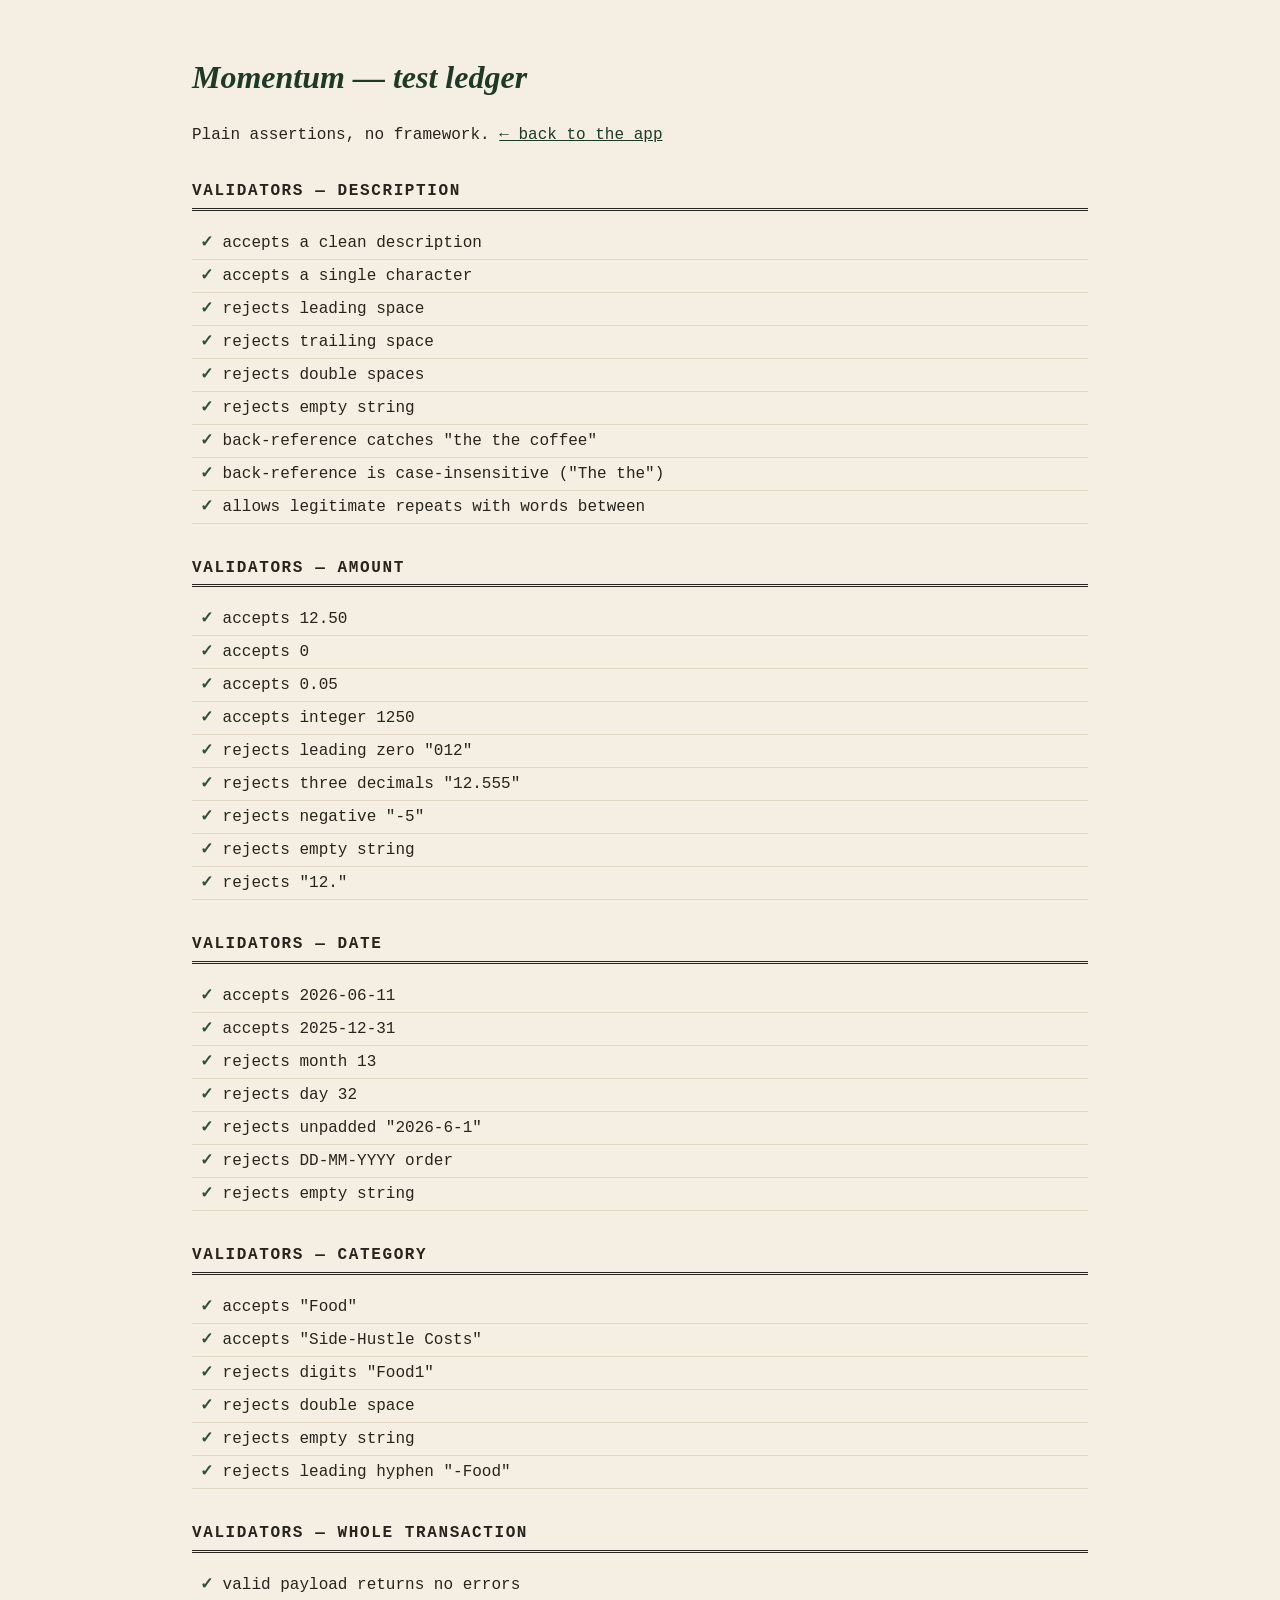
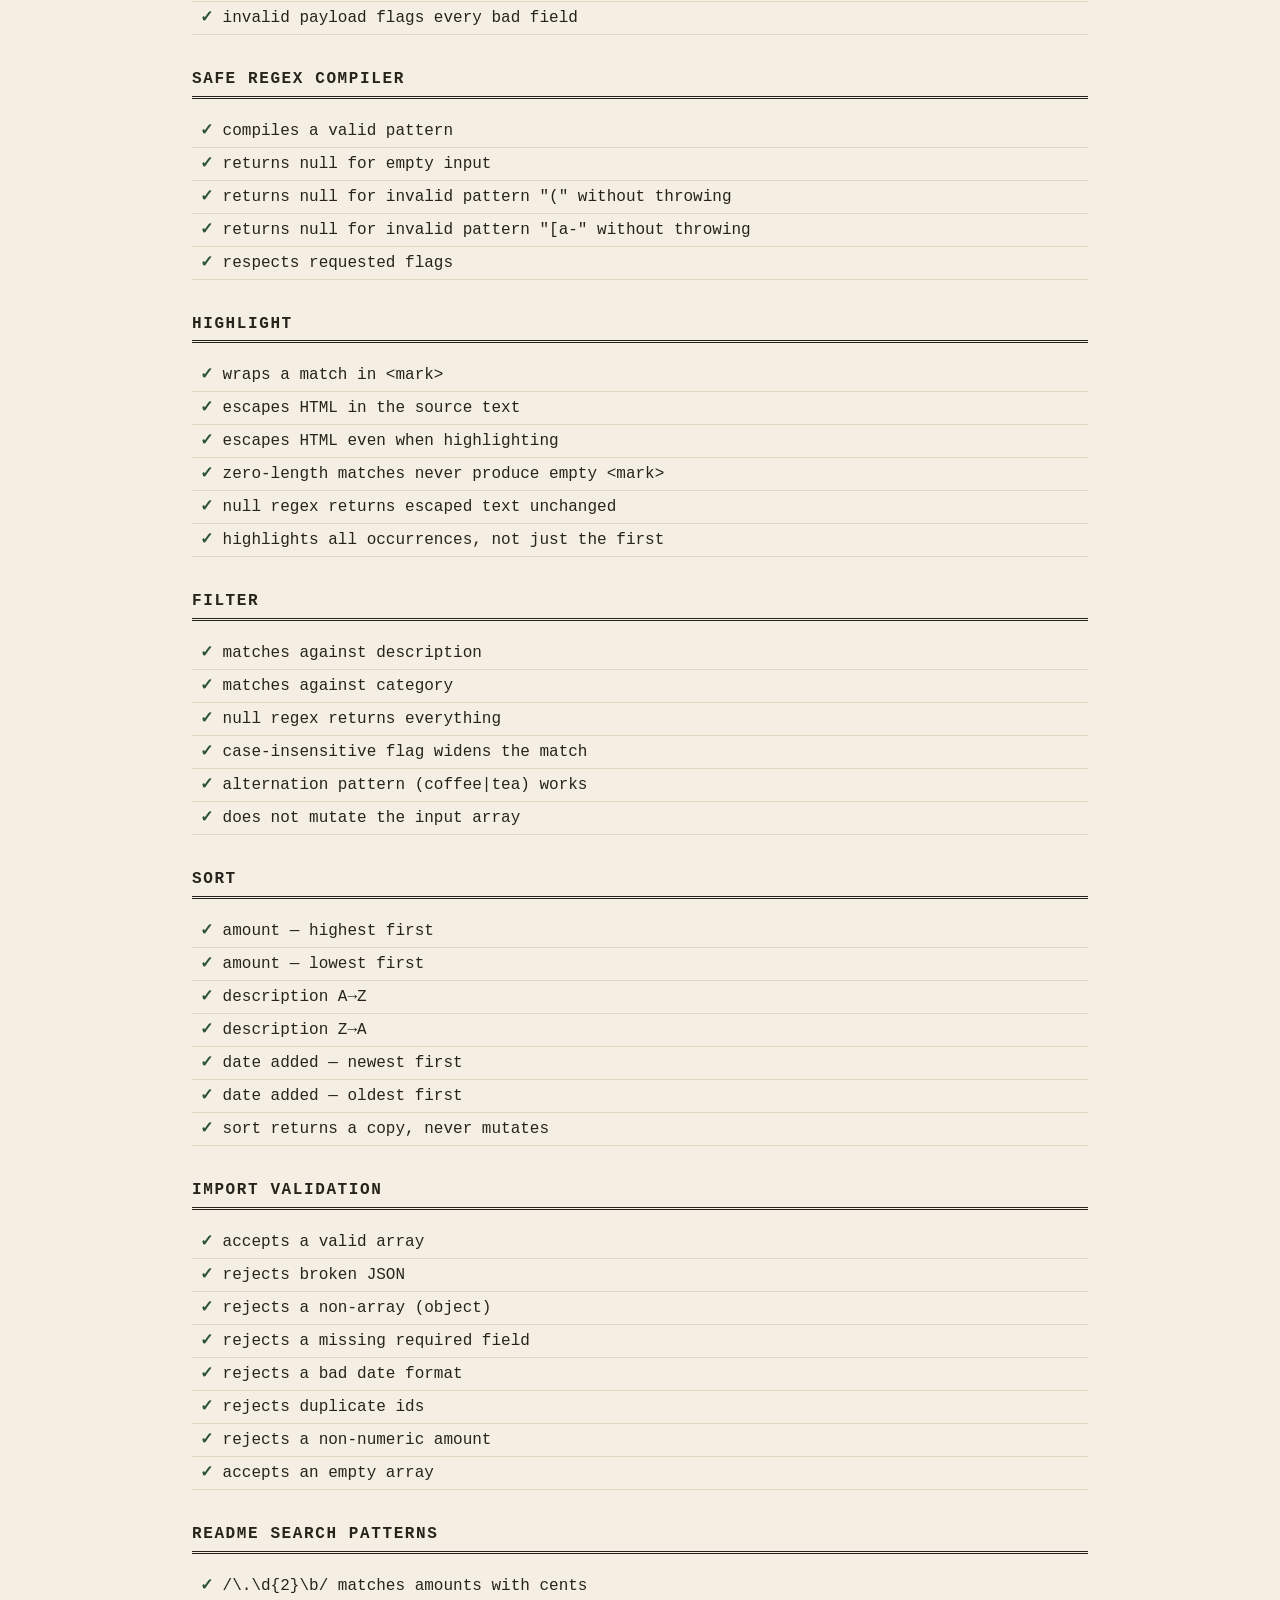
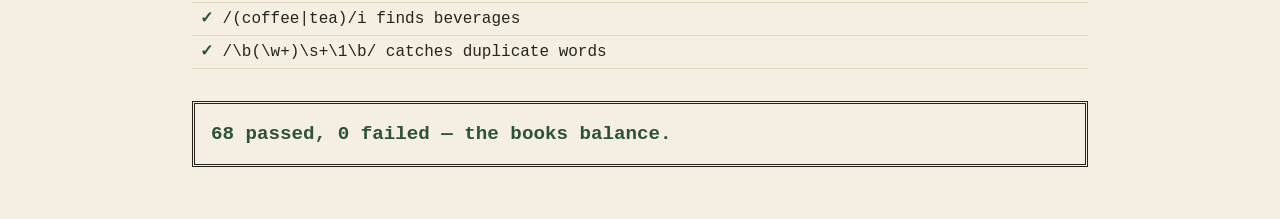
==== tests.html @ b13d0999 "finals" ====
<!DOCTYPE html>
<html lang="en">
<head>
  <meta charset="UTF-8">
  <meta name="viewport" content="width=device-width, initial-scale=1.0">
  <title>Momentum — Tests</title>
  <style>
    body {
      font-family: "Courier New", monospace;
      background: #f4efe2;
      color: #26241c;
      max-width: 56rem;
      margin: 0 auto;
      padding: 2rem 1rem;
      line-height: 1.5;
    }
    h1 { font-family: Georgia, serif; font-style: italic; color: #1e3a26; }
    h2 { font-size: 1rem; letter-spacing: .1em; text-transform: uppercase; margin-top: 2rem;
         border-bottom: 3px double #26241c; padding-bottom: .3em; }
    ul { list-style: none; padding: 0; }
    li { padding: .25rem .5rem; border-bottom: 1px solid #e0d8c0; }
    li.pass::before { content: "✓ "; color: #2c5237; font-weight: bold; }
    li.fail::before { content: "✗ "; color: #8e2f1c; font-weight: bold; }
    li.fail { background: #f3e4dd; color: #8e2f1c; font-weight: bold; }
    #summary { font-size: 1.2rem; font-weight: bold; padding: 1rem;
               border: 3px double #26241c; margin-top: 2rem; }
    #summary.ok { color: #2c5237; }
    #summary.bad { color: #8e2f1c; }
    a { color: #1e3a26; }
  </style>
</head>
<body>
  <h1>Momentum — test ledger</h1>
  <p>Plain assertions, no framework. <a href="index.html">← back to the app</a></p>
  <div id="results"></div>
  <p id="summary" role="status">Running…</p>

  <script type="module">
    import {
      validateDescription, validateAmount, validateDate, validateCategory,
      validateTransaction, RULES,
    } from './scripts/validators.js';
    import {
      compileRegex, escapeHtml, highlight, filterRecords, sortRecords,
    } from './scripts/search.js';
    import { validateImport } from './scripts/storage.js';

    const results = document.getElementById('results');
    let currentList = null;
    let passed = 0, failed = 0;

    function suite(name) {
      const h = document.createElement('h2');
      h.textContent = name;
      results.appendChild(h);
      currentList = document.createElement('ul');
      results.appendChild(currentList);
    }

    function test(name, fn) {
      const li = document.createElement('li');
      try {
        fn();
        li.className = 'pass';
        li.textContent = name;
        passed++;
      } catch (err) {
        li.className = 'fail';
        li.textContent = `${name} — ${err.message}`;
        failed++;
      }
      currentList.appendChild(li);
    }

    function assert(cond, msg = 'assertion failed') {
      if (!cond) throw new Error(msg);
    }
    function assertEqual(actual, expected) {
      if (actual !== expected) throw new Error(`expected ${JSON.stringify(expected)}, got ${JSON.stringify(actual)}`);
    }

    /* ---------------- Validators ---------------- */
    suite('Validators — description');
    test('accepts a clean description', () => assert(validateDescription('Lunch at cafeteria') === null));
    test('accepts a single character', () => assert(validateDescription('x') === null));
    test('rejects leading space', () => assert(validateDescription(' lunch') !== null));
    test('rejects trailing space', () => assert(validateDescription('lunch ') !== null));
    test('rejects double spaces', () => assert(validateDescription('lunch  today') !== null));
    test('rejects empty string', () => assert(validateDescription('') !== null));
    test('back-reference catches "the the coffee"', () => assert(validateDescription('the the coffee') !== null));
    test('back-reference is case-insensitive ("The the")', () => assert(validateDescription('The the coffee') !== null));
    test('allows legitimate repeats with words between', () => assert(validateDescription('tea for me and tea for you') === null));

    suite('Validators — amount');
    test('accepts 12.50', () => assert(validateAmount('12.50') === null));
    test('accepts 0', () => assert(validateAmount('0') === null));
    test('accepts 0.05', () => assert(validateAmount('0.05') === null));
    test('accepts integer 1250', () => assert(validateAmount('1250') === null));
    test('rejects leading zero "012"', () => assert(validateAmount('012') !== null));
    test('rejects three decimals "12.555"', () => assert(validateAmount('12.555') !== null));
    test('rejects negative "-5"', () => assert(validateAmount('-5') !== null));
    test('rejects empty string', () => assert(validateAmount('') !== null));
    test('rejects "12."', () => assert(validateAmount('12.') !== null));

    suite('Validators — date');
    test('accepts 2026-06-11', () => assert(validateDate('2026-06-11') === null));
    test('accepts 2025-12-31', () => assert(validateDate('2025-12-31') === null));
    test('rejects month 13', () => assert(validateDate('2026-13-01') !== null));
    test('rejects day 32', () => assert(validateDate('2026-01-32') !== null));
    test('rejects unpadded "2026-6-1"', () => assert(validateDate('2026-6-1') !== null));
    test('rejects DD-MM-YYYY order', () => assert(validateDate('11-06-2026') !== null));
    test('rejects empty string', () => assert(validateDate('') !== null));

    suite('Validators — category');
    test('accepts "Food"', () => assert(validateCategory('Food') === null));
    test('accepts "Side-Hustle Costs"', () => assert(validateCategory('Side-Hustle Costs') === null));
    test('rejects digits "Food1"', () => assert(validateCategory('Food1') !== null));
    test('rejects double space', () => assert(validateCategory('Fast  Food') !== null));
    test('rejects empty string', () => assert(validateCategory('') !== null));
    test('rejects leading hyphen "-Food"', () => assert(validateCategory('-Food') !== null));

    suite('Validators — whole transaction');
    test('valid payload returns no errors', () => {
      const errors = validateTransaction({ description: 'Bus pass', amount: '45.00', category: 'Transport', date: '2026-06-01' });
      assertEqual(Object.keys(errors).length, 0);
    });
    test('invalid payload flags every bad field', () => {
      const errors = validateTransaction({ description: ' bad ', amount: '012', category: 'F00d', date: '2026-13-99' });
      assertEqual(Object.keys(errors).length, 4);
    });

    /* ---------------- Safe regex compiler ---------------- */
    suite('Safe regex compiler');
    test('compiles a valid pattern', () => assert(compileRegex('coffee') instanceof RegExp));
    test('returns null for empty input', () => assert(compileRegex('') === null));
    test('returns null for invalid pattern "(" without throwing', () => assert(compileRegex('(') === null));
    test('returns null for invalid pattern "[a-" without throwing', () => assert(compileRegex('[a-') === null));
    test('respects requested flags', () => assert(compileRegex('tea', 'i').flags.includes('i')));

    /* ---------------- Highlight ---------------- */
    suite('Highlight');
    test('wraps a match in <mark>', () => {
      assertEqual(highlight('morning coffee', compileRegex('coffee')), 'morning <mark>coffee</mark>');
    });
    test('escapes HTML in the source text', () => {
      const out = highlight('<b>x & y</b>', null);
      assertEqual(out, '&lt;b&gt;x &amp; y&lt;/b&gt;');
    });
    test('escapes HTML even when highlighting', () => {
      const out = highlight('<script> coffee', compileRegex('coffee'));
      assert(out.includes('&lt;script&gt;'), 'tags must be escaped');
      assert(out.includes('<mark>coffee</mark>'), 'match must be wrapped');
    });
    test('zero-length matches never produce empty <mark>', () => {
      const out = highlight('abc', compileRegex('x*'));
      assert(!out.includes('<mark></mark>'), 'no empty mark elements');
      assert(out.includes('abc'), 'text preserved');
    });
    test('null regex returns escaped text unchanged', () => {
      assertEqual(highlight('plain text', null), 'plain text');
    });
    test('highlights all occurrences, not just the first', () => {
      const out = highlight('tea and tea', compileRegex('tea'));
      assertEqual((out.match(/<mark>/g) || []).length, 2);
    });

    /* ---------------- Filter & sort ---------------- */
    const sample = [
      { id: 'txn_0001', description: 'Morning coffee', category: 'Food', date: '2026-06-01', amount: 2.5, createdAt: '2026-06-01T08:00:00.000Z', updatedAt: '2026-06-01T08:00:00.000Z' },
      { id: 'txn_0002', description: 'Bus ticket', category: 'Transport', date: '2026-06-03', amount: 1.2, createdAt: '2026-06-03T08:00:00.000Z', updatedAt: '2026-06-03T08:00:00.000Z' },
      { id: 'txn_0003', description: 'Algebra textbook', category: 'Books', date: '2026-06-02', amount: 40, createdAt: '2026-06-02T08:00:00.000Z', updatedAt: '2026-06-02T08:00:00.000Z' },
    ];

    suite('Filter');
    test('matches against description', () => {
      assertEqual(filterRecords(sample, compileRegex('coffee', 'i')).length, 1);
    });
    test('matches against category', () => {
      assertEqual(filterRecords(sample, compileRegex('transport', 'i')).length, 1);
    });
    test('null regex returns everything', () => {
      assertEqual(filterRecords(sample, null).length, 3);
    });
    test('case-insensitive flag widens the match', () => {
      assertEqual(filterRecords(sample, compileRegex('COFFEE', 'i')).length, 1);
      assertEqual(filterRecords(sample, compileRegex('COFFEE', '')).length, 0);
    });
    test('alternation pattern (coffee|tea) works', () => {
      assertEqual(filterRecords(sample, compileRegex('(coffee|ticket)', 'i')).length, 2);
    });
    test('does not mutate the input array', () => {
      const before = sample.map((r) => r.id).join();
      filterRecords(sample, compileRegex('a'));
      assertEqual(sample.map((r) => r.id).join(), before);
    });

    suite('Sort');
    test('amount — highest first', () => {
      assertEqual(sortRecords(sample, 'amount-desc')[0].id, 'txn_0003');
    });
    test('amount — lowest first', () => {
      assertEqual(sortRecords(sample, 'amount-asc')[0].id, 'txn_0002');
    });
    test('description A→Z', () => {
      assertEqual(sortRecords(sample, 'description-asc')[0].description, 'Algebra textbook');
    });
    test('description Z→A', () => {
      assertEqual(sortRecords(sample, 'description-desc')[0].description, 'Morning coffee');
    });
    test('date added — newest first', () => {
      assertEqual(sortRecords(sample, 'created-desc')[0].id, 'txn_0002');
    });
    test('date added — oldest first', () => {
      assertEqual(sortRecords(sample, 'created-asc')[0].id, 'txn_0001');
    });
    test('sort returns a copy, never mutates', () => {
      const before = sample.map((r) => r.id).join();
      sortRecords(sample, 'amount-desc');
      assertEqual(sample.map((r) => r.id).join(), before);
    });

    /* ---------------- Import validation ---------------- */
    const goodRecord = {
      id: 'txn_0001', description: 'Lunch', amount: 5, category: 'Food',
      date: '2026-06-01', createdAt: '2026-06-01T10:00:00.000Z', updatedAt: '2026-06-01T10:00:00.000Z',
    };

    suite('Import validation');
    test('accepts a valid array', () => {
      const r = validateImport(JSON.stringify([goodRecord]));
      assert(r.ok, r.error);
      assertEqual(r.records.length, 1);
    });
    test('rejects broken JSON', () => {
      const r = validateImport('{ not json');
      assert(!r.ok && /JSON/i.test(r.error));
    });
    test('rejects a non-array (object)', () => {
      const r = validateImport(JSON.stringify(goodRecord));
      assert(!r.ok && /array/i.test(r.error));
    });
    test('rejects a missing required field', () => {
      const { amount, ...broken } = goodRecord;
      const r = validateImport(JSON.stringify([broken]));
      assert(!r.ok && /amount/.test(r.error));
    });
    test('rejects a bad date format', () => {
      const r = validateImport(JSON.stringify([{ ...goodRecord, date: '01/06/2026' }]));
      assert(!r.ok && /YYYY-MM-DD/.test(r.error));
    });
    test('rejects duplicate ids', () => {
      const r = validateImport(JSON.stringify([goodRecord, { ...goodRecord }]));
      assert(!r.ok && /[Dd]uplicate/.test(r.error));
    });
    test('rejects a non-numeric amount', () => {
      const r = validateImport(JSON.stringify([{ ...goodRecord, amount: '5' }]));
      assert(!r.ok && /amount/i.test(r.error));
    });
    test('accepts an empty array', () => {
      assert(validateImport('[]').ok);
    });

    /* ---------------- Finance search patterns from the README ---------------- */
    suite('README search patterns');
    test('/\\.\\d{2}\\b/ matches amounts with cents', () => {
      assert(/\.\d{2}\b/.test('paid 12.50 today'));
      assert(!/\.\d{2}\b/.test('paid 12 today'));
    });
    test('/(coffee|tea)/i finds beverages', () => {
      assert(/(coffee|tea)/i.test('Morning Coffee'));
      assert(!/(coffee|tea)/i.test('Bus pass'));
    });
    test('/\\b(\\w+)\\s+\\1\\b/ catches duplicate words', () => {
      assert(RULES.repeatedWord.test('printing fees for for lab'));
      assert(!RULES.repeatedWord.test('printing fees for the lab'));
    });

    /* ---------------- Summary ---------------- */
    const summary = document.getElementById('summary');
    summary.textContent = `${passed} passed, ${failed} failed — ${failed === 0 ? 'the books balance.' : 'the books do not balance!'}`;
    summary.className = failed === 0 ? 'ok' : 'bad';
  </script>
</body>
</html>
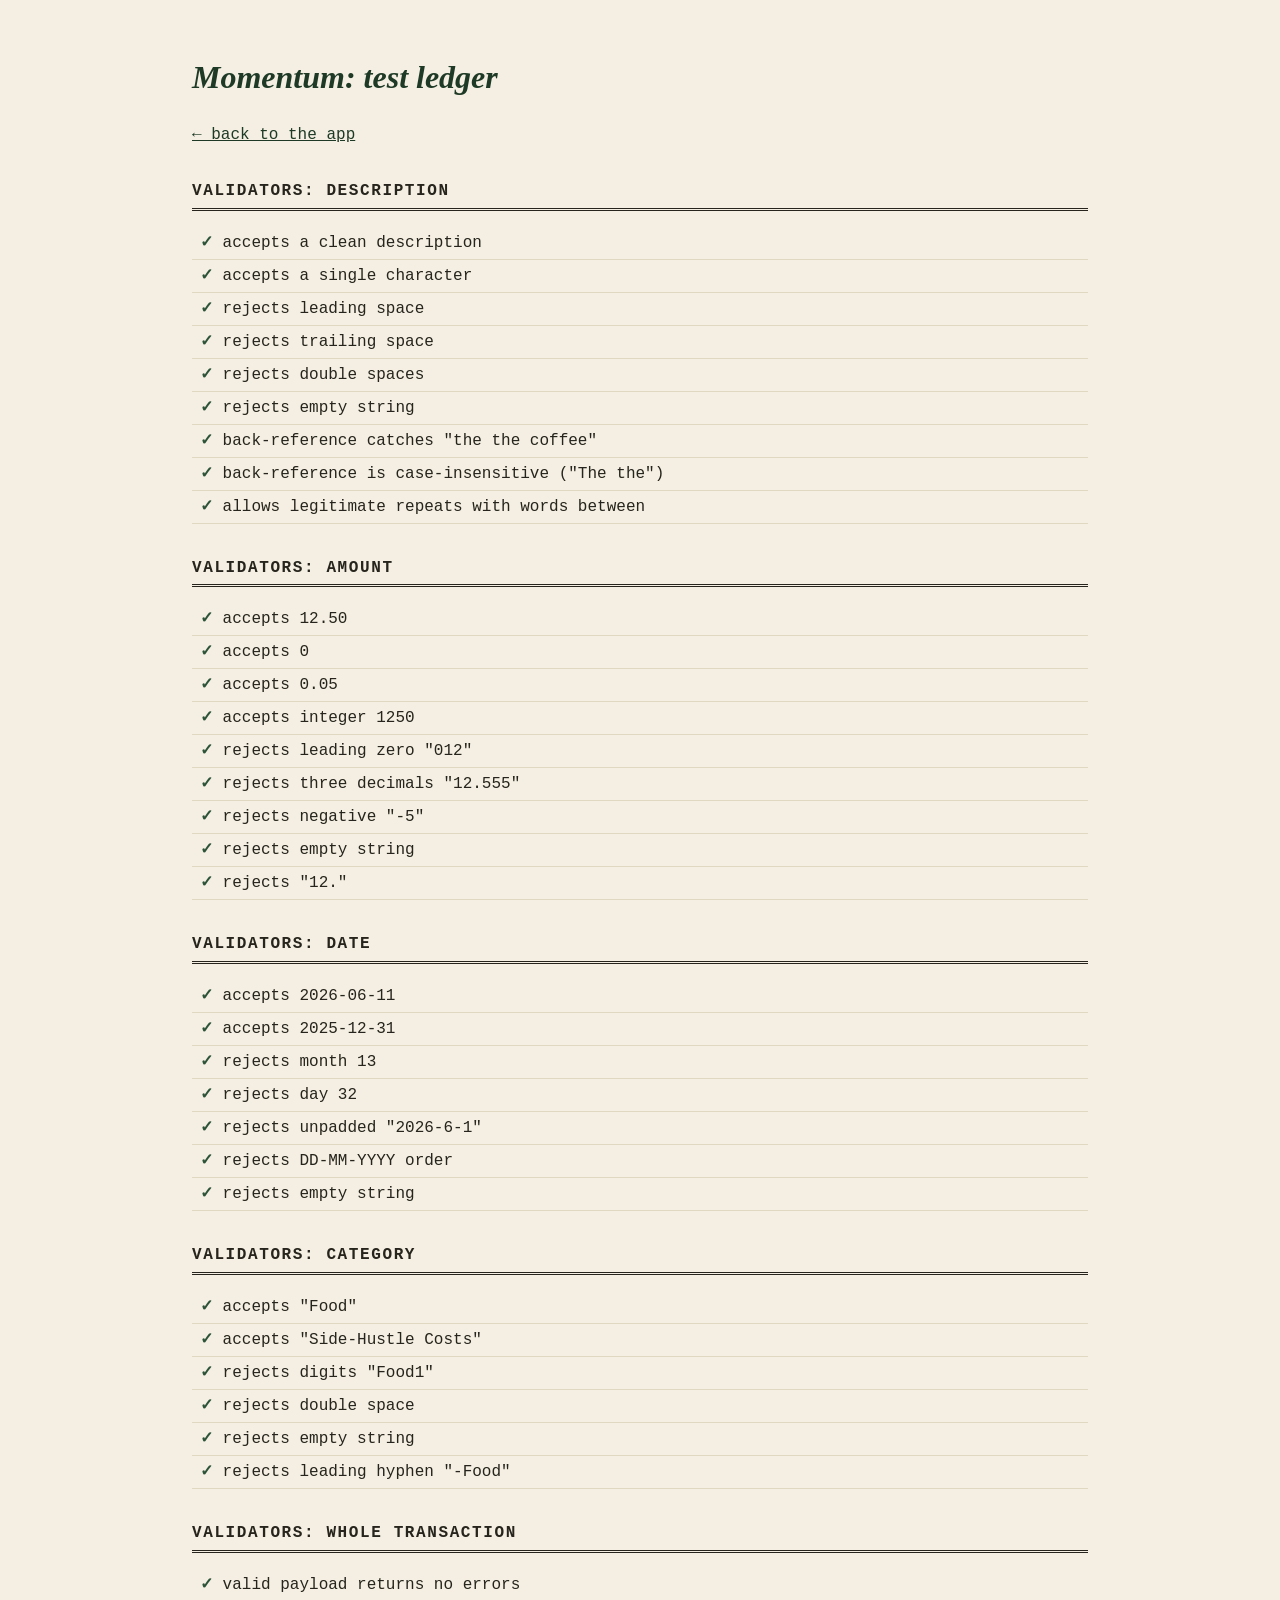
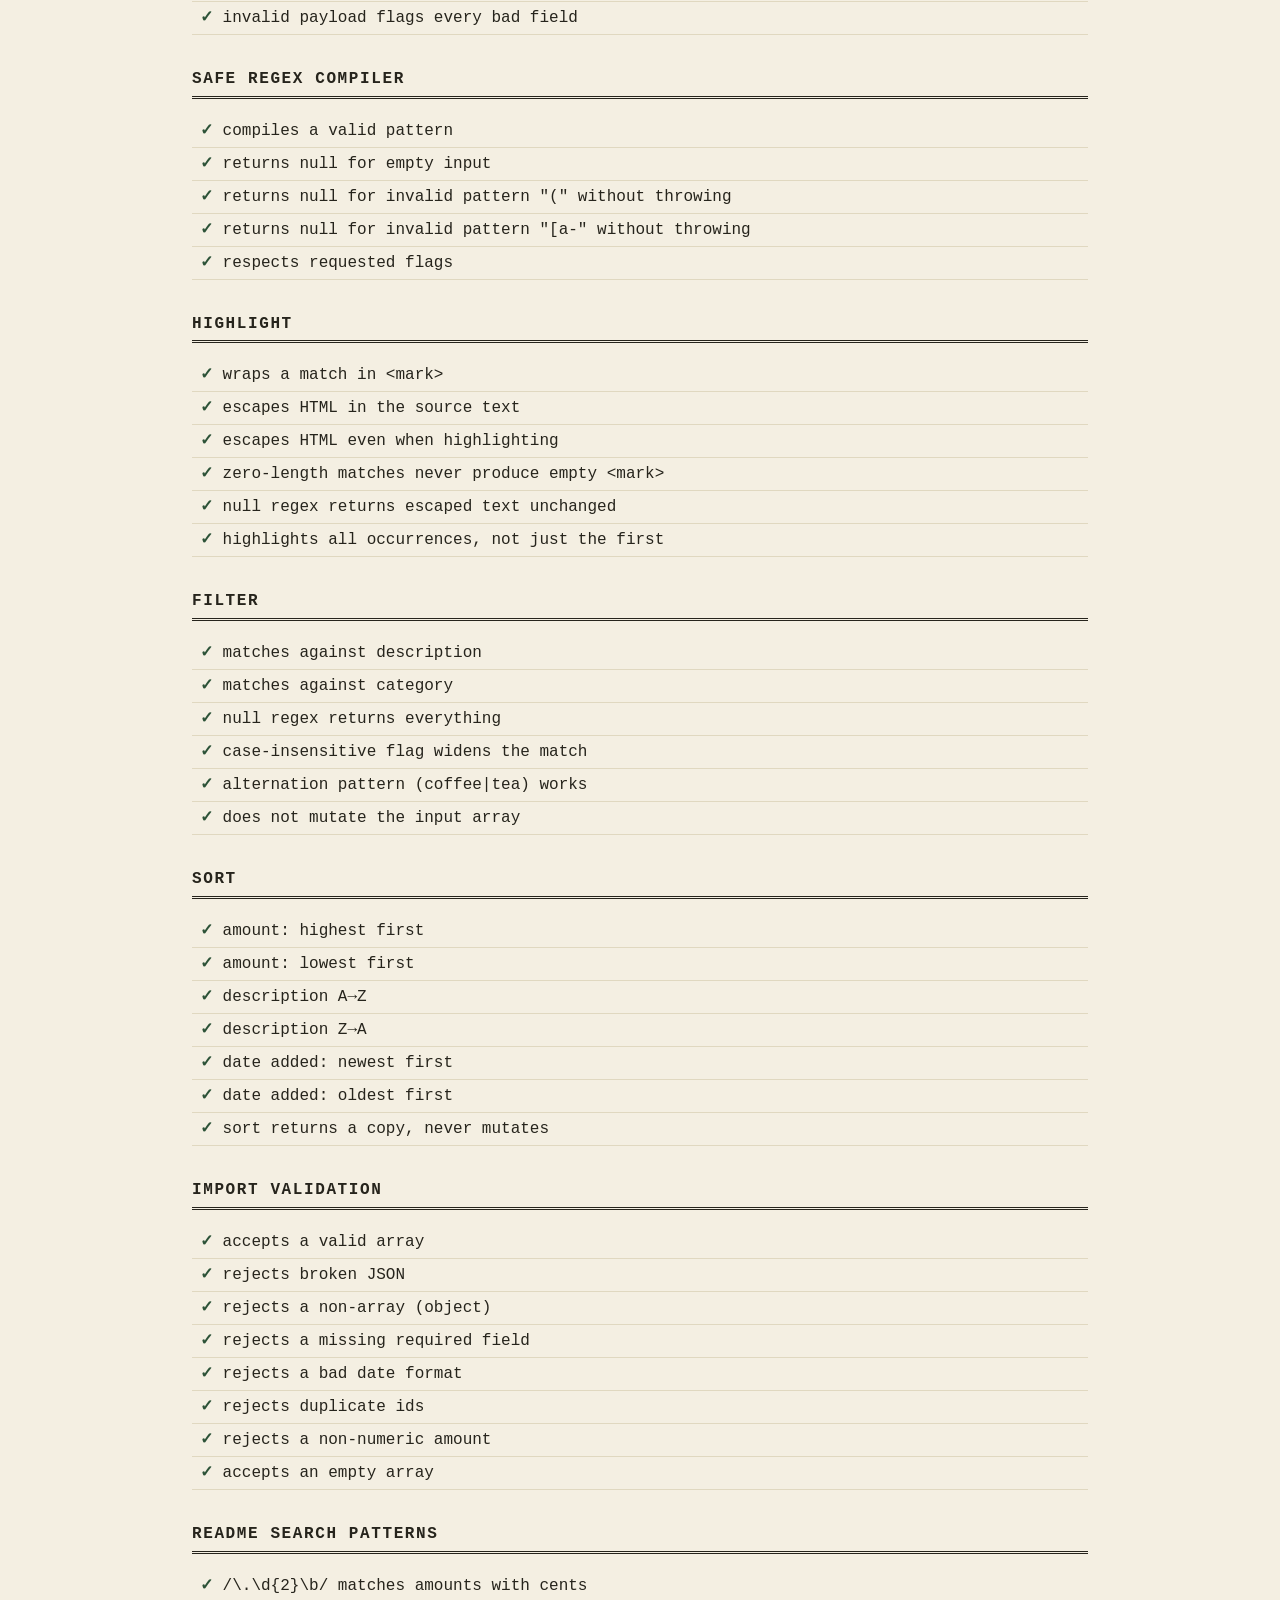
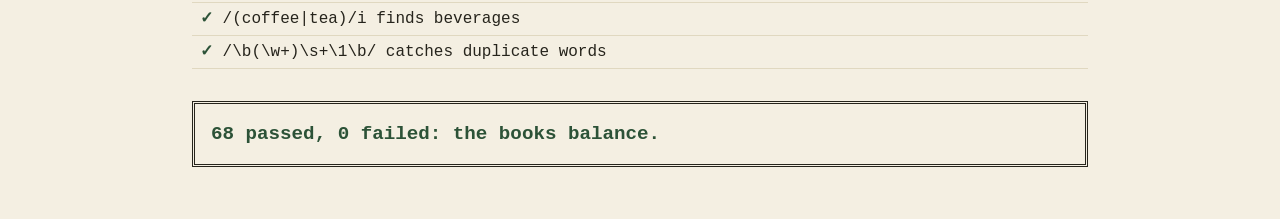
==== commit fac8c27d: "fin" ====
--- a/tests.html
+++ b/tests.html
@@ -3,7 +3,7 @@
 <head>
   <meta charset="UTF-8">
   <meta name="viewport" content="width=device-width, initial-scale=1.0">
-  <title>Momentum — Tests</title>
+  <title>Momentum: Tests</title>
   <style>
     body {
       font-family: "Courier New", monospace;
@@ -30,8 +30,8 @@
   </style>
 </head>
 <body>
-  <h1>Momentum — test ledger</h1>
-  <p>Plain assertions, no framework. <a href="index.html">← back to the app</a></p>
+  <h1>Momentum: test ledger</h1>
+  <p><a href="index.html">← back to the app</a></p>
   <div id="results"></div>
   <p id="summary" role="status">Running…</p>
 
@@ -66,7 +66,7 @@
         passed++;
       } catch (err) {
         li.className = 'fail';
-        li.textContent = `${name} — ${err.message}`;
+        li.textContent = `${name}: ${err.message}`;
         failed++;
       }
       currentList.appendChild(li);
@@ -80,7 +80,7 @@
     }
 
     /* ---------------- Validators ---------------- */
-    suite('Validators — description');
+    suite('Validators: description');
     test('accepts a clean description', () => assert(validateDescription('Lunch at cafeteria') === null));
     test('accepts a single character', () => assert(validateDescription('x') === null));
     test('rejects leading space', () => assert(validateDescription(' lunch') !== null));
@@ -91,7 +91,7 @@
     test('back-reference is case-insensitive ("The the")', () => assert(validateDescription('The the coffee') !== null));
     test('allows legitimate repeats with words between', () => assert(validateDescription('tea for me and tea for you') === null));
 
-    suite('Validators — amount');
+    suite('Validators: amount');
     test('accepts 12.50', () => assert(validateAmount('12.50') === null));
     test('accepts 0', () => assert(validateAmount('0') === null));
     test('accepts 0.05', () => assert(validateAmount('0.05') === null));
@@ -102,7 +102,7 @@
     test('rejects empty string', () => assert(validateAmount('') !== null));
     test('rejects "12."', () => assert(validateAmount('12.') !== null));
 
-    suite('Validators — date');
+    suite('Validators: date');
     test('accepts 2026-06-11', () => assert(validateDate('2026-06-11') === null));
     test('accepts 2025-12-31', () => assert(validateDate('2025-12-31') === null));
     test('rejects month 13', () => assert(validateDate('2026-13-01') !== null));
@@ -111,7 +111,7 @@
     test('rejects DD-MM-YYYY order', () => assert(validateDate('11-06-2026') !== null));
     test('rejects empty string', () => assert(validateDate('') !== null));
 
-    suite('Validators — category');
+    suite('Validators: category');
     test('accepts "Food"', () => assert(validateCategory('Food') === null));
     test('accepts "Side-Hustle Costs"', () => assert(validateCategory('Side-Hustle Costs') === null));
     test('rejects digits "Food1"', () => assert(validateCategory('Food1') !== null));
@@ -119,7 +119,7 @@
     test('rejects empty string', () => assert(validateCategory('') !== null));
     test('rejects leading hyphen "-Food"', () => assert(validateCategory('-Food') !== null));
 
-    suite('Validators — whole transaction');
+    suite('Validators: whole transaction');
     test('valid payload returns no errors', () => {
       const errors = validateTransaction({ description: 'Bus pass', amount: '45.00', category: 'Transport', date: '2026-06-01' });
       assertEqual(Object.keys(errors).length, 0);
@@ -195,10 +195,10 @@
     });
 
     suite('Sort');
-    test('amount — highest first', () => {
+    test('amount: highest first', () => {
       assertEqual(sortRecords(sample, 'amount-desc')[0].id, 'txn_0003');
     });
-    test('amount — lowest first', () => {
+    test('amount: lowest first', () => {
       assertEqual(sortRecords(sample, 'amount-asc')[0].id, 'txn_0002');
     });
     test('description A→Z', () => {
@@ -207,10 +207,10 @@
     test('description Z→A', () => {
       assertEqual(sortRecords(sample, 'description-desc')[0].description, 'Morning coffee');
     });
-    test('date added — newest first', () => {
+    test('date added: newest first', () => {
       assertEqual(sortRecords(sample, 'created-desc')[0].id, 'txn_0002');
     });
-    test('date added — oldest first', () => {
+    test('date added: oldest first', () => {
       assertEqual(sortRecords(sample, 'created-asc')[0].id, 'txn_0001');
     });
     test('sort returns a copy, never mutates', () => {
@@ -277,7 +277,7 @@
 
     /* ---------------- Summary ---------------- */
     const summary = document.getElementById('summary');
-    summary.textContent = `${passed} passed, ${failed} failed — ${failed === 0 ? 'the books balance.' : 'the books do not balance!'}`;
+    summary.textContent = `${passed} passed, ${failed} failed: ${failed === 0 ? 'the books balance.' : 'the books do not balance!'}`;
     summary.className = failed === 0 ? 'ok' : 'bad';
   </script>
 </body>
